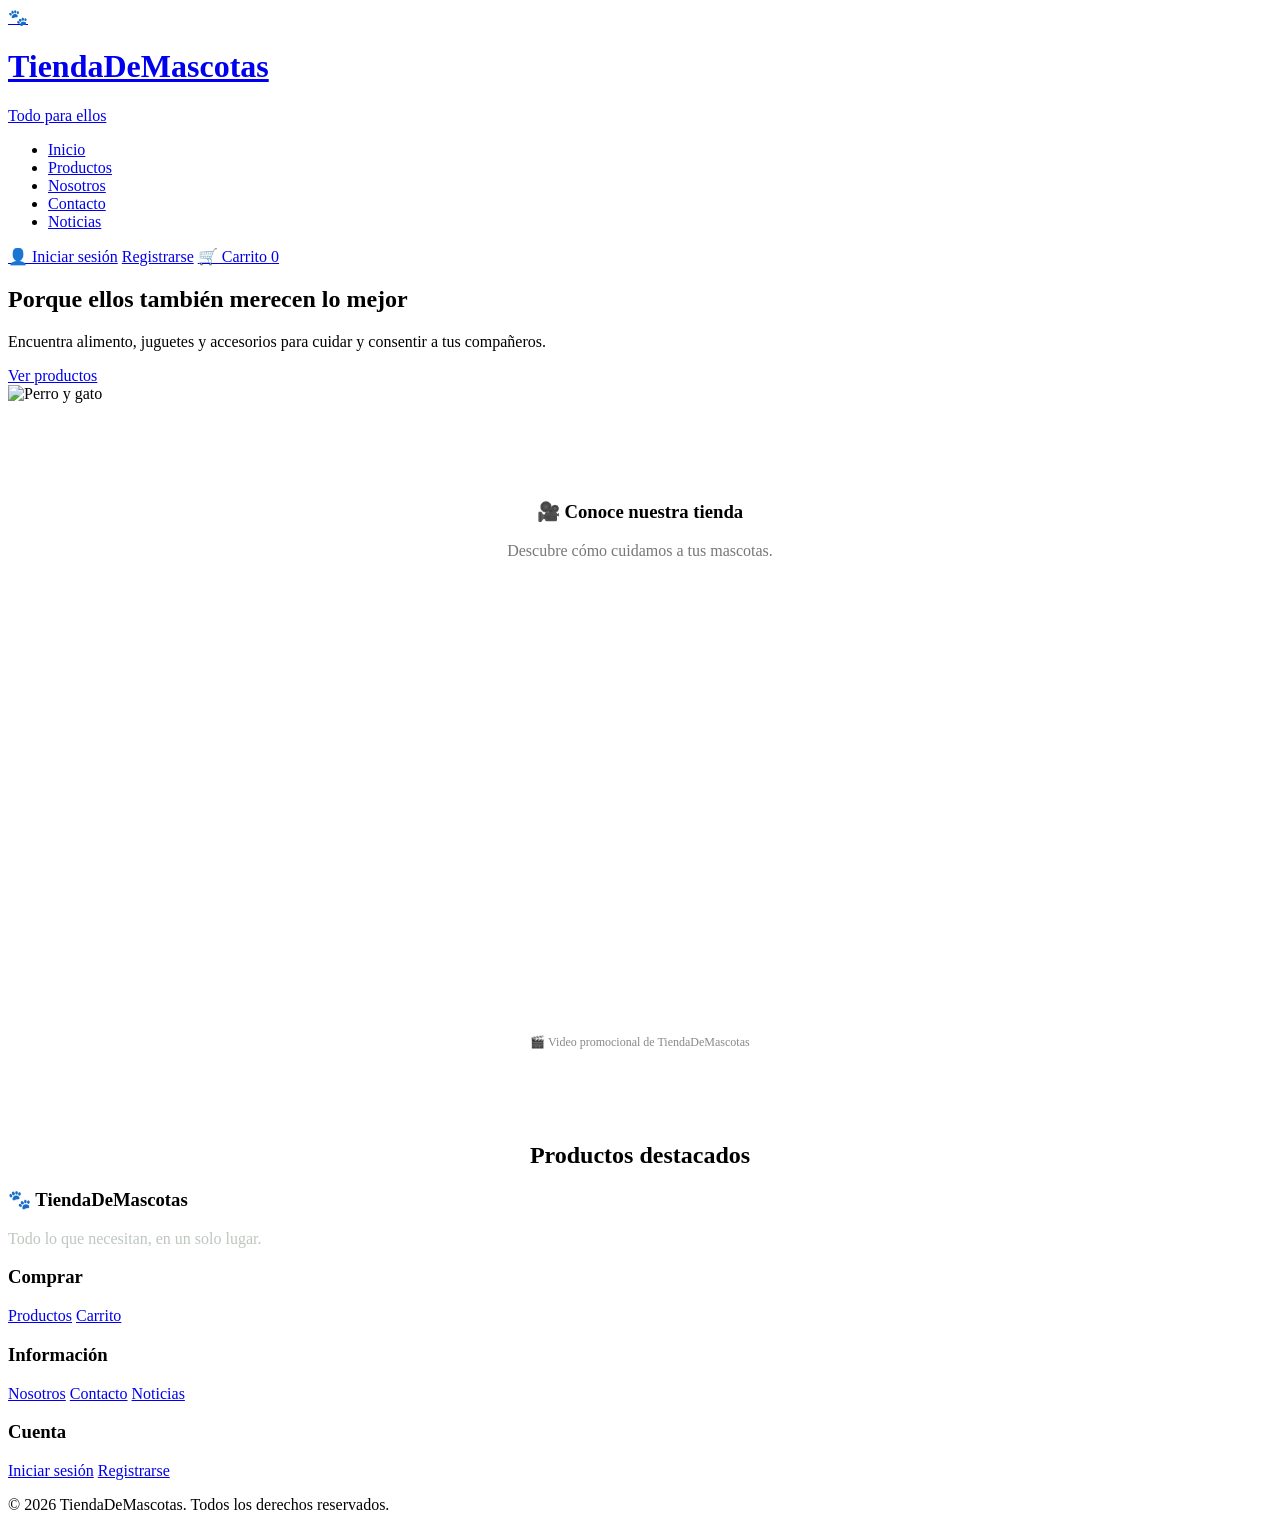
==== index.html @ 68aad62d "Agrega pagina principal con hero y video" ====
<!DOCTYPE html>
<html lang="es">
<head>
    <meta charset="UTF-8">
    <title>TiendaDeMascotas</title>
    <link rel="stylesheet" href="css/styles.css">
</head>
<body>

<header class="header">
    <div class="header-contenido">
        <div class="logo">
            <a href="index.html">
                <span class="logo-icono">🐾</span>
                <div>
                    <h1>TiendaDeMascotas</h1>
                    <span class="logo-subtitulo">Todo para ellos</span>
                </div>
            </a>
        </div>
        <nav>
            <ul class="nav-lista">
                <li><a href="index.html" class="nav-link activo">Inicio</a></li>
                <li><a href="productos.html" class="nav-link">Productos</a></li>
                <li><a href="nosotros.html" class="nav-link">Nosotros</a></li>
                <li><a href="contacto.html" class="nav-link">Contacto</a></li>
                <li><a href="Noticias.html" class="nav-link">Noticias</a></li>
            </ul>
        </nav>
        <div class="acciones-header">
            <a href="IniciarSesion.html" class="accion-header">👤 Iniciar sesión</a>
            <a href="Registro.html" class="accion-header">Registrarse</a>
            <a href="carrito.html" class="carrito-header">
                🛒 Carrito <span class="carrito-contador">0</span>
            </a>
        </div>
    </div>
</header>

<main>
    <section class="hero">
        <div class="hero-contenido">
            <div class="hero-texto">
                <h2>Porque ellos también <span>merecen lo mejor</span></h2>
                <p>Encuentra alimento, juguetes y accesorios para cuidar y consentir a tus compañeros.</p>
                <a href="productos.html" class="boton boton-principal">Ver productos</a>
            </div>
            <div class="hero-imagen">
                <img src="IMG/PerroYgato.jpg" alt="Perro y gato">
            </div>
        </div>
    </section>

    <section style="max-width:800px;margin:50px auto;text-align:center;background:white;padding:30px;border-radius:16px;border:1px solid var(--borde);">
        <h3 style="color:var(--verde-oscuro);">🎥 Conoce nuestra tienda</h3>
        <p style="color:#777;margin-bottom:15px;">Descubre cómo cuidamos a tus mascotas.</p>
        <div style="position:relative;padding-bottom:56.25%;height:0;overflow:hidden;border-radius:12px;">
            <iframe 
                style="position:absolute;top:0;left:0;width:100%;height:100%;"
                src="https://www.youtube.com/embed/5aPx_wx9Z8g" 
                frameborder="0" 
                allow="accelerometer; autoplay; clipboard-write; encrypted-media; gyroscope; picture-in-picture" 
                allowfullscreen>
            </iframe>
        </div>
        <p style="color:#888;font-size:12px;margin-top:10px;">🎬 Video promocional de TiendaDeMascotas</p>
    </section>

    <section style="margin-top:50px;">
        <h2 style="text-align:center;color:var(--verde-oscuro);">Productos destacados</h2>
        <div class="productos-grid" id="productos-destacados"></div>
    </section>
</main>

<footer class="footer">
    <div class="footer-contenido">
        <div class="footer-columna">
            <h3>🐾 TiendaDeMascotas</h3>
            <p style="color:#bec6bf;">Todo lo que necesitan, en un solo lugar.</p>
        </div>
        <div class="footer-columna">
            <h3>Comprar</h3>
            <a href="productos.html">Productos</a>
            <a href="carrito.html">Carrito</a>
        </div>
        <div class="footer-columna">
            <h3>Información</h3>
            <a href="nosotros.html">Nosotros</a>
            <a href="contacto.html">Contacto</a>
            <a href="Noticias.html">Noticias</a>
        </div>
        <div class="footer-columna">
            <h3>Cuenta</h3>
            <a href="IniciarSesion.html">Iniciar sesión</a>
            <a href="Registro.html">Registrarse</a>
        </div>
    </div>
    <div class="footer-bottom">
        <p>&copy; 2026 TiendaDeMascotas. Todos los derechos reservados.</p>
    </div>
</footer>

<script src="js/javaScript.js"></script>
<script>
    document.addEventListener('DOMContentLoaded', function() {
        const contenedor = document.getElementById('productos-destacados');
        if (contenedor && typeof productos !== 'undefined') {
            const destacados = productos.slice(0, 2);
            contenedor.innerHTML = destacados.map(p => `
                <div class="producto">
                    <img src="${p.imagen}" alt="${p.nombre}">
                    <h3>${p.nombre}</h3>
                    <p class="precio">$${p.precio.toLocaleString()}</p>
                    <button class="boton-agregar" onclick="agregarAlCarrito(${p.id})">🛒 Añadir</button>
                </div>
            `).join('');
        }
    });
</script>
</body>
</html>
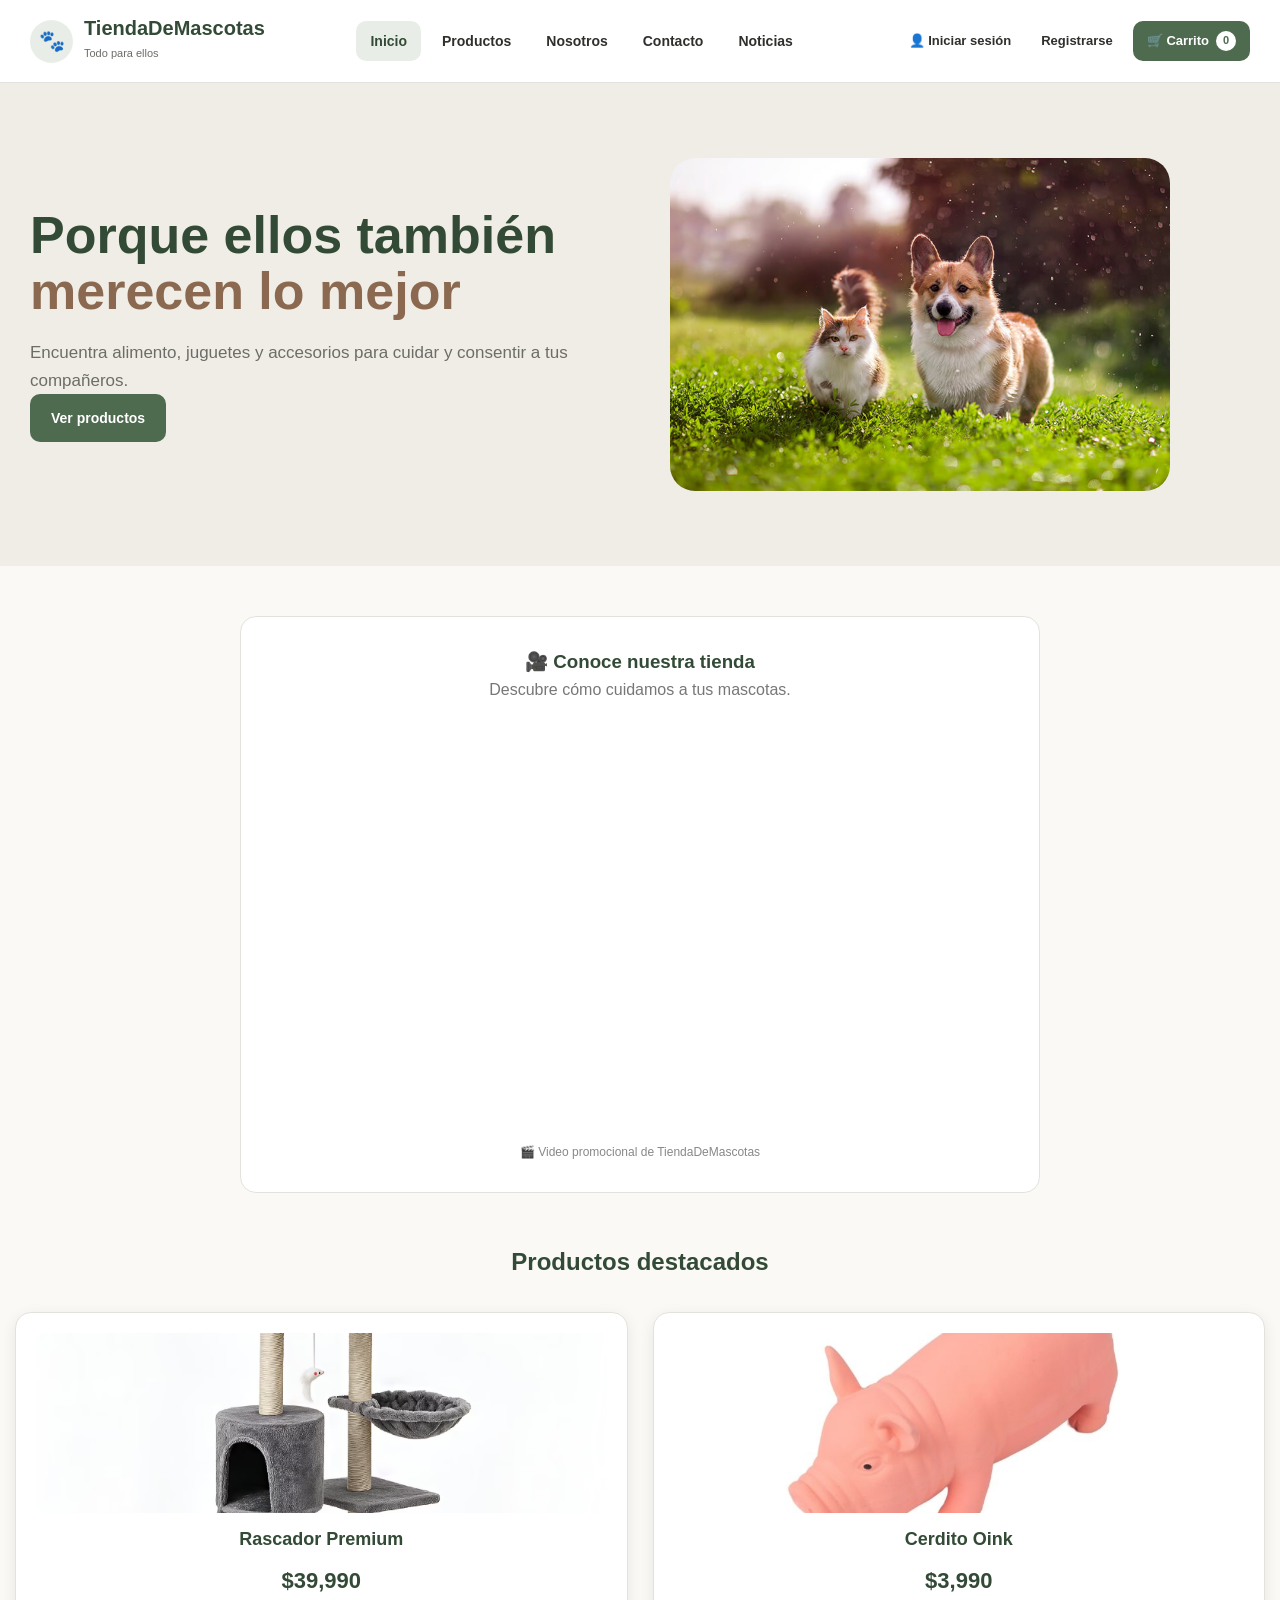
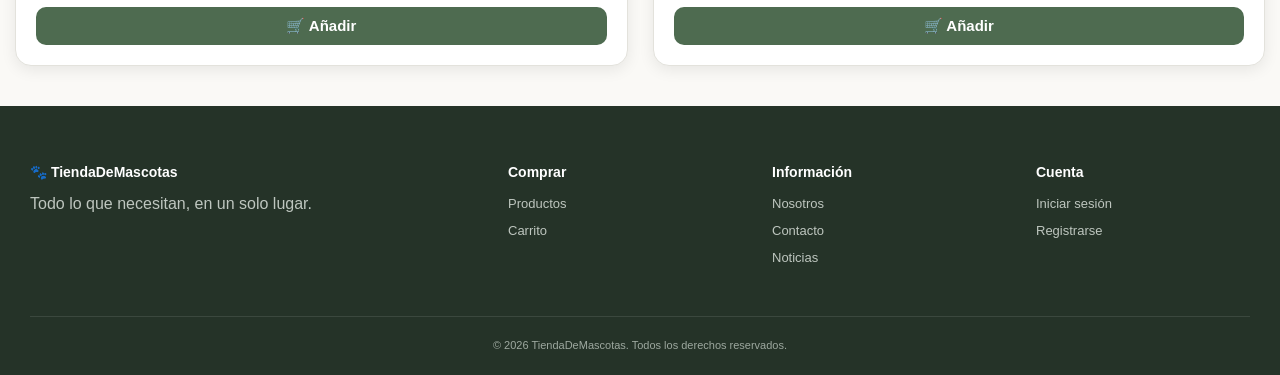
==== commit 434381da: "docs: agregar ERS y actualizar README, mejorar validaciones y persistencia" ====
--- a/index.html
+++ b/index.html
@@ -2,6 +2,7 @@
 <html lang="es">
 <head>
     <meta charset="UTF-8">
+    <meta name="viewport" content="width=device-width, initial-scale=1.0">
     <title>TiendaDeMascotas</title>
     <link rel="stylesheet" href="css/styles.css">
 </head>
@@ -101,21 +102,5 @@
 </footer>
 
 <script src="js/javaScript.js"></script>
-<script>
-    document.addEventListener('DOMContentLoaded', function() {
-        const contenedor = document.getElementById('productos-destacados');
-        if (contenedor && typeof productos !== 'undefined') {
-            const destacados = productos.slice(0, 2);
-            contenedor.innerHTML = destacados.map(p => `
-                <div class="producto">
-                    <img src="${p.imagen}" alt="${p.nombre}">
-                    <h3>${p.nombre}</h3>
-                    <p class="precio">$${p.precio.toLocaleString()}</p>
-                    <button class="boton-agregar" onclick="agregarAlCarrito(${p.id})">🛒 Añadir</button>
-                </div>
-            `).join('');
-        }
-    });
-</script>
 </body>
 </html>
--- a/css/styles.css
+++ b/css/styles.css
@@ -0,0 +1,1039 @@
+* {
+    margin: 0;
+    padding: 0;
+    box-sizing: border-box;
+}
+
+body {
+    font-family: Arial, Helvetica, sans-serif;
+    background-color: #faf9f6;
+    color: #2f302c;
+    line-height: 1.6;
+}
+
+a {
+    text-decoration: none;
+    color: inherit;
+}
+
+img {
+    max-width: 100%;
+    display: block;
+}
+
+button {
+    font-family: inherit;
+}
+
+:root {
+    --verde: #4e6b50;
+    --verde-oscuro: #334b36;
+    --verde-claro: #e8eee7;
+    --crema: #faf9f6;
+    --crema-oscuro: #f0ede6;
+    --cafe: #8a6950;
+    --texto: #2f302c;
+    --texto-suave: #6c6d67;
+    --blanco: #ffffff;
+    --borde: #e3e2dc;
+    --sombra: 0 4px 15px rgba(0,0,0,0.08);
+}
+
+.header {
+    width: 100%;
+    background-color: var(--blanco);
+    border-bottom: 1px solid var(--borde);
+    position: sticky;
+    top: 0;
+    z-index: 1000;
+}
+
+.header-contenido {
+    max-width: 1400px;
+    margin: auto;
+    min-height: 82px;
+    display: flex;
+    align-items: center;
+    justify-content: space-between;
+    padding: 0 30px;
+}
+
+.logo a {
+    display: flex;
+    align-items: center;
+    gap: 11px;
+}
+
+.logo-icono {
+    width: 43px;
+    height: 43px;
+    display: flex;
+    align-items: center;
+    justify-content: center;
+    background-color: var(--verde-claro);
+    border-radius: 50%;
+    font-size: 21px;
+}
+
+.logo h1, .logo h2 {
+    color: var(--verde-oscuro);
+    font-size: 20px;
+    line-height: 1.1;
+}
+
+.logo-subtitulo {
+    color: var(--texto-suave);
+    font-size: 11px;
+}
+
+.nav-lista {
+    list-style: none;
+    display: flex;
+    align-items: center;
+    gap: 7px;
+}
+
+.nav-link {
+    padding: 12px 14px;
+    border-radius: 10px;
+    font-size: 14px;
+    font-weight: 600;
+    color: var(--texto);
+    transition: 0.2s ease;
+}
+
+.nav-link:hover, .nav-link.activo {
+    background-color: var(--verde-claro);
+    color: var(--verde-oscuro);
+}
+
+.acciones-header {
+    display: flex;
+    align-items: center;
+    gap: 10px;
+}
+
+.accion-header {
+    padding: 10px;
+    font-size: 13px;
+    font-weight: 600;
+    color: var(--texto);
+}
+
+.accion-header:hover {
+    color: var(--verde);
+}
+
+.carrito-header {
+    display: flex;
+    align-items: center;
+    gap: 7px;
+    background-color: var(--verde);
+    color: var(--blanco);
+    padding: 10px 14px;
+    border-radius: 10px;
+    font-size: 13px;
+    font-weight: 700;
+    transition: 0.2s ease;
+}
+
+.carrito-header:hover {
+    background-color: var(--verde-oscuro);
+}
+
+.carrito-contador {
+    width: 20px;
+    height: 20px;
+    display: flex;
+    align-items: center;
+    justify-content: center;
+    border-radius: 50%;
+    background-color: var(--blanco);
+    color: var(--verde);
+    font-size: 11px;
+}
+
+.hero {
+    background-color: var(--crema-oscuro);
+    padding: 75px 30px;
+}
+
+.hero-contenido {
+    max-width: 1250px;
+    margin: auto;
+    display: grid;
+    grid-template-columns: 1fr 1fr;
+    align-items: center;
+    gap: 60px;
+}
+
+.hero-texto h2 {
+    font-size: 52px;
+    line-height: 1.08;
+    color: var(--verde-oscuro);
+}
+
+.hero-texto h2 span {
+    color: var(--cafe);
+}
+
+.hero-texto p {
+    max-width: 540px;
+    margin-top: 20px;
+    color: var(--texto-suave);
+    font-size: 17px;
+}
+
+.hero-imagen img {
+    width: 100%;
+    max-width: 500px;
+    border-radius: 25px;
+    object-fit: cover;
+}
+
+.boton {
+    display: inline-block;
+    padding: 13px 21px;
+    border-radius: 10px;
+    font-size: 14px;
+    font-weight: 700;
+    transition: 0.2s ease;
+    border: none;
+    cursor: pointer;
+}
+
+.boton-principal {
+    background-color: var(--verde);
+    color: var(--blanco);
+}
+
+.boton-principal:hover {
+    background-color: var(--verde-oscuro);
+    transform: translateY(-2px);
+}
+
+.boton-secundario {
+    border: 1px solid var(--verde);
+    color: var(--verde);
+    background-color: transparent;
+}
+
+.boton-secundario:hover {
+    background-color: var(--verde-claro);
+}
+
+.productos-grid {
+    max-width: 1250px;
+    margin: 30px auto 0;
+    display: grid;
+    grid-template-columns: repeat(auto-fit, minmax(250px, 1fr));
+    gap: 25px;
+}
+
+.producto {
+    background: white;
+    border-radius: 16px;
+    padding: 20px;
+    border: 1px solid var(--borde);
+    box-shadow: var(--sombra);
+    text-align: center;
+    transition: 0.3s;
+}
+
+.producto:hover {
+    transform: translateY(-5px);
+    box-shadow: 0 8px 25px rgba(0,0,0,0.12);
+}
+
+.producto img {
+    width: 100%;
+    height: 180px;
+    object-fit: cover;
+    border-radius: 10px;
+    margin-bottom: 12px;
+}
+
+.producto h3 {
+    color: var(--verde-oscuro);
+    font-size: 18px;
+    margin: 10px 0;
+}
+
+.producto .precio {
+    font-size: 22px;
+    font-weight: 700;
+    color: var(--verde-oscuro);
+    margin: 8px 0;
+}
+
+.producto .boton-agregar {
+    background: var(--verde);
+    color: white;
+    border: none;
+    padding: 10px 20px;
+    border-radius: 10px;
+    font-size: 15px;
+    font-weight: 600;
+    cursor: pointer;
+    transition: 0.2s;
+    width: 100%;
+}
+
+.producto .boton-agregar:hover {
+    background: var(--verde-oscuro);
+    transform: scale(1.02);
+}
+
+.producto .boton-detalle {
+    display: inline-block;
+    margin-top: 10px;
+    font-size: 14px;
+    color: var(--verde);
+    font-weight: 600;
+    text-decoration: none;
+    padding: 8px 15px;
+    border: 2px solid var(--verde);
+    border-radius: 8px;
+    transition: 0.2s;
+    width: 100%;
+    box-sizing: border-box;
+}
+
+.producto .boton-detalle:hover {
+    background: var(--verde);
+    color: white;
+}
+
+.footer {
+    background-color: #253328;
+    color: var(--blanco);
+    padding: 55px 30px 0;
+    margin-top: 40px;
+}
+
+.footer-contenido {
+    max-width: 1250px;
+    margin: auto;
+    display: grid;
+    grid-template-columns: 2fr 1fr 1fr 1fr;
+    gap: 50px;
+    padding-bottom: 45px;
+}
+
+.footer-columna h3 {
+    margin-bottom: 8px;
+    font-size: 14px;
+}
+
+.footer-columna a {
+    color: #bec6bf;
+    font-size: 13px;
+    transition: 0.2s ease;
+    display: block;
+    padding: 3px 0;
+}
+
+.footer-columna a:hover {
+    color: var(--blanco);
+}
+
+.footer-bottom {
+    border-top: 1px solid rgba(255, 255, 255, 0.1);
+    padding: 20px 0;
+    text-align: center;
+    color: #9da89f;
+    font-size: 11px;
+    max-width: 1250px;
+    margin: 0 auto;
+}
+
+.formulario {
+    max-width: 480px;
+    margin: 50px auto;
+    background: white;
+    padding: 40px;
+    border-radius: 20px;
+    border: 1px solid #ddd;
+    box-shadow: 0 8px 30px rgba(0,0,0,0.08);
+}
+
+.formulario h2 {
+    text-align: center;
+    color: #334b36;
+    font-size: 28px;
+    margin-bottom: 30px;
+}
+
+.formulario label {
+    display: block;
+    font-weight: 600;
+    margin-top: 18px;
+    margin-bottom: 6px;
+    color: #333;
+    font-size: 14px;
+}
+
+.formulario input {
+    width: 100%;
+    padding: 12px 16px;
+    border: 2px solid #e0ddd5;
+    border-radius: 12px;
+    font-size: 15px;
+    transition: 0.2s;
+    background-color: #faf9f6;
+    box-sizing: border-box;
+}
+
+.formulario input:focus {
+    outline: none;
+    border-color: #4e6b50;
+    background-color: white;
+    box-shadow: 0 0 0 4px rgba(78, 107, 80, 0.12);
+}
+
+.formulario .boton {
+    width: 100%;
+    margin-top: 28px;
+    padding: 14px;
+    font-size: 16px;
+    font-weight: 700;
+    border: none;
+    border-radius: 12px;
+    cursor: pointer;
+    transition: 0.2s;
+}
+
+.formulario .enlace {
+    text-align: center;
+    margin-top: 20px;
+    color: #777;
+    font-size: 14px;
+}
+
+.formulario .enlace a {
+    color: #4e6b50;
+    font-weight: 700;
+    text-decoration: none;
+}
+
+.formulario .enlace a:hover {
+    text-decoration: underline;
+}
+
+.formulario .requerido {
+    color: #c0392b;
+    font-size: 14px;
+}
+
+.formulario small {
+    color: #999;
+    font-size: 12px;
+    display: block;
+    margin-top: 4px;
+}
+
+.formulario select {
+    width: 100%;
+    padding: 12px 40px 12px 16px;
+    border: 2px solid #e0ddd5;
+    border-radius: 12px;
+    font-size: 15px;
+    transition: 0.2s;
+    background-color: #faf9f6;
+    box-sizing: border-box;
+    appearance: none;
+    -webkit-appearance: none;
+    -moz-appearance: none;
+    background-image: url("data:image/svg+xml;charset=UTF-8,%3csvg xmlns='http://www.w3.org/2000/svg' viewBox='0 0 24 24' fill='none' stroke='%234e6b50' stroke-width='2' stroke-linecap='round' stroke-linejoin='round'%3e%3cpolyline points='6 9 12 15 18 9'%3e%3c/polyline%3e%3c/svg%3e");
+    background-repeat: no-repeat;
+    background-position: right 14px center;
+    background-size: 18px;
+    cursor: pointer;
+    color: #333;
+    font-family: inherit;
+}
+
+.formulario select:focus {
+    outline: none;
+    border-color: #4e6b50;
+    background-color: white;
+    box-shadow: 0 0 0 4px rgba(78, 107, 80, 0.12);
+}
+
+.formulario select:hover {
+    border-color: #4e6b50;
+    background-color: white;
+}
+
+.formulario select option {
+    padding: 10px;
+    background-color: white;
+    color: #333;
+    font-size: 15px;
+}
+
+.admin-layout {
+    display: flex;
+    gap: 30px;
+    align-items: flex-start;
+}
+
+.admin-sidebar {
+    min-width: 200px;
+    background: white;
+    border-radius: 16px;
+    padding: 20px;
+    border: 1px solid var(--borde);
+}
+
+.admin-sidebar a {
+    display: block;
+    padding: 12px;
+    border-radius: 8px;
+    margin-bottom: 5px;
+    color: var(--texto);
+    font-weight: 600;
+}
+
+.admin-sidebar a:hover {
+    background: var(--verde-claro);
+    color: var(--verde-oscuro);
+}
+
+.admin-content {
+    flex: 1;
+    background: white;
+    border-radius: 16px;
+    padding: 30px;
+    border: 1px solid var(--borde);
+}
+
+.admin-form-group {
+    margin-bottom: 15px;
+}
+
+.admin-form-group label {
+    display: block;
+    font-weight: 600;
+    margin-bottom: 5px;
+}
+
+.admin-form-group input,
+.admin-form-group select,
+.admin-form-group textarea {
+    width: 100%;
+    padding: 10px;
+    border: 1px solid var(--borde);
+    border-radius: 8px;
+    font-family: inherit;
+}
+
+.admin-form-group select {
+    padding: 10px 35px 10px 12px;
+    font-size: 14px;
+    background-color: white;
+    color: #333;
+    cursor: pointer;
+    transition: 0.2s;
+    box-sizing: border-box;
+    appearance: none;
+    -webkit-appearance: none;
+    -moz-appearance: none;
+    background-image: url("data:image/svg+xml;charset=UTF-8,%3csvg xmlns='http://www.w3.org/2000/svg' viewBox='0 0 24 24' fill='none' stroke='%234e6b50' stroke-width='2' stroke-linecap='round' stroke-linejoin='round'%3e%3cpolyline points='6 9 12 15 18 9'%3e%3c/polyline%3e%3c/svg%3e");
+    background-repeat: no-repeat;
+    background-position: right 10px center;
+    background-size: 16px;
+}
+
+.admin-form-group select:focus {
+    outline: none;
+    border-color: var(--verde);
+    box-shadow: 0 0 0 3px rgba(78, 107, 80, 0.15);
+}
+
+.admin-tabs {
+    display: flex;
+    gap: 10px;
+    margin-bottom: 20px;
+    border-bottom: 2px solid var(--borde);
+    padding-bottom: 10px;
+}
+
+.admin-tabs button {
+    padding: 10px 20px;
+    border: none;
+    background: none;
+    cursor: pointer;
+    font-weight: 700;
+    border-radius: 8px;
+}
+
+.admin-tabs button.activo {
+    background: var(--verde);
+    color: white;
+}
+
+.tab-content {
+    display: none;
+}
+
+.tab-content.activo {
+    display: block;
+}
+
+.noticias-grid {
+    display: grid;
+    grid-template-columns: repeat(auto-fit, minmax(280px, 1fr));
+    gap: 25px;
+    margin-top: 30px;
+}
+
+.noticia-card {
+    background: white;
+    border-radius: 16px;
+    overflow: hidden;
+    border: 1px solid var(--borde);
+    box-shadow: var(--sombra);
+    transition: 0.3s;
+    text-decoration: none;
+    color: inherit;
+    display: block;
+}
+
+.noticia-card:hover {
+    transform: translateY(-5px);
+    box-shadow: 0 8px 25px rgba(0,0,0,0.12);
+}
+
+.noticia-card img {
+    width: 100%;
+    height: 180px;
+    object-fit: cover;
+}
+
+.noticia-card .info {
+    padding: 20px;
+}
+
+.noticia-card h3 {
+    color: var(--verde-oscuro);
+    margin-bottom: 8px;
+    font-size: 20px;
+}
+
+.noticia-card p {
+    color: #555;
+    font-size: 14px;
+    line-height: 1.6;
+}
+
+.noticia-card .leer-mas {
+    display: inline-block;
+    margin-top: 12px;
+    font-weight: 700;
+    color: var(--verde);
+}
+
+.articulo {
+    max-width: 800px;
+    margin: 40px auto;
+    background: white;
+    padding: 40px;
+    border-radius: 16px;
+    border: 1px solid var(--borde);
+    box-shadow: var(--sombra);
+}
+
+.articulo img {
+    width: 100%;
+    border-radius: 12px;
+    margin: 20px 0;
+}
+
+.articulo h1 {
+    color: var(--verde-oscuro);
+    font-size: 32px;
+    margin: 10px 0;
+}
+
+.articulo p {
+    color: #444;
+    line-height: 1.8;
+    margin-bottom: 15px;
+    font-size: 16px;
+}
+
+.articulo h3 {
+    color: var(--verde-oscuro);
+    margin: 20px 0 5px;
+    font-size: 20px;
+}
+
+.articulo .fecha {
+    color: #888;
+    font-size: 14px;
+}
+
+.articulo .destacado {
+    background: #f5f7f0;
+    padding: 15px 20px;
+    border-radius: 10px;
+    border-left: 4px solid var(--verde);
+    margin: 15px 0;
+    font-style: italic;
+    color: #555;
+}
+
+.articulo ul {
+    color: #444;
+    line-height: 1.8;
+    padding-left: 20px;
+}
+
+.articulo .botones {
+    display: flex;
+    gap: 15px;
+    flex-wrap: wrap;
+    margin-top: 30px;
+}
+
+.detalle {
+    max-width: 900px;
+    margin: 40px auto;
+    background: white;
+    padding: 40px;
+    border-radius: 16px;
+    border: 1px solid var(--borde);
+    box-shadow: var(--sombra);
+}
+
+.detalle .imagen {
+    width: 100%;
+    max-height: 400px;
+    object-fit: cover;
+    border-radius: 12px;
+}
+
+.detalle h1 {
+    color: var(--verde-oscuro);
+    font-size: 32px;
+    margin: 20px 0 10px;
+}
+
+.detalle .precio {
+    font-size: 28px;
+    font-weight: 700;
+    color: var(--verde-oscuro);
+    margin: 10px 0;
+}
+
+.detalle .descripcion {
+    color: #444;
+    line-height: 1.8;
+    font-size: 16px;
+    margin-bottom: 20px;
+}
+
+.detalle .categoria {
+    color: var(--verde);
+    font-weight: 700;
+    font-size: 14px;
+}
+
+.detalle .stock {
+    color: #777;
+    font-size: 14px;
+    margin-bottom: 20px;
+}
+
+.detalle .boton-agregar {
+    background: var(--verde);
+    color: white;
+    border: none;
+    padding: 15px 40px;
+    border-radius: 12px;
+    font-size: 18px;
+    font-weight: 700;
+    cursor: pointer;
+    transition: 0.2s;
+}
+
+.detalle .boton-agregar:hover {
+    background: var(--verde-oscuro);
+    transform: scale(1.02);
+}
+
+.detalle .botones {
+    display: flex;
+    gap: 15px;
+    flex-wrap: wrap;
+    margin-top: 30px;
+}
+
+.nosotros-contenido {
+    max-width: 800px;
+    margin: auto;
+    background: white;
+    padding: 40px;
+    border-radius: 16px;
+    border: 1px solid var(--borde);
+    box-shadow: var(--sombra);
+}
+
+.nosotros-contenido h2 {
+    color: var(--verde-oscuro);
+    text-align: center;
+    font-size: 32px;
+    margin-bottom: 25px;
+}
+
+.nosotros-contenido p {
+    color: #444;
+    line-height: 1.8;
+    font-size: 16px;
+    margin-bottom: 15px;
+}
+
+.carrito-vacio {
+    text-align: center;
+    padding: 50px 20px;
+    background: white;
+    border-radius: 16px;
+    border: 1px solid var(--borde);
+}
+
+.carrito-vacio p {
+    font-size: 18px;
+    color: #777;
+}
+
+.carrito-vacio a {
+    color: var(--verde);
+    font-weight: 700;
+}
+
+.carrito-item {
+    display: flex;
+    align-items: center;
+    justify-content: space-between;
+    background: white;
+    padding: 15px 20px;
+    border-radius: 12px;
+    border: 1px solid var(--borde);
+    margin-bottom: 10px;
+    flex-wrap: wrap;
+    gap: 10px;
+}
+
+.carrito-item .info {
+    display: flex;
+    align-items: center;
+    gap: 15px;
+}
+
+.carrito-item .info img {
+    width: 60px;
+    height: 60px;
+    object-fit: cover;
+    border-radius: 10px;
+}
+
+.carrito-item .info h3 {
+    font-size: 16px;
+    color: var(--verde-oscuro);
+    margin: 0;
+}
+
+.carrito-item .info p {
+    margin: 0;
+    color: #777;
+    font-size: 14px;
+}
+
+.carrito-item .acciones {
+    display: flex;
+    align-items: center;
+    gap: 12px;
+    flex-wrap: wrap;
+}
+
+.carrito-item .acciones .cantidad {
+    display: flex;
+    align-items: center;
+    gap: 8px;
+}
+
+.carrito-item .acciones .cantidad button {
+    width: 28px;
+    height: 28px;
+    border: 1px solid var(--borde);
+    border-radius: 6px;
+    background: white;
+    cursor: pointer;
+    font-size: 16px;
+}
+
+.carrito-item .acciones .cantidad button:hover {
+    background: var(--verde-claro);
+}
+
+.carrito-item .acciones .precio {
+    font-weight: 700;
+    color: var(--verde-oscuro);
+    font-size: 18px;
+    min-width: 80px;
+    text-align: right;
+}
+
+.carrito-item .acciones .eliminar {
+    color: #c0392b;
+    border: none;
+    background: none;
+    cursor: pointer;
+    font-size: 20px;
+    padding: 0 5px;
+}
+
+.carrito-item .acciones .eliminar:hover {
+    transform: scale(1.2);
+}
+
+.total-carrito {
+    text-align: right;
+    font-size: 24px;
+    font-weight: 700;
+    background: white;
+    padding: 20px;
+    border-radius: 12px;
+    border: 1px solid var(--borde);
+    margin-top: 20px;
+}
+
+.total-carrito span {
+    color: var(--verde-oscuro);
+}
+
+article.articulo {
+    max-width: 800px;
+    margin: 40px auto;
+    background: white;
+    padding: 40px;
+    border-radius: 16px;
+    border: 1px solid var(--borde);
+    box-shadow: var(--sombra);
+}
+
+aside.admin-sidebar {
+    min-width: 200px;
+    background: white;
+    border-radius: 16px;
+    padding: 20px;
+    border: 1px solid var(--borde);
+}
+
+.error-inline {
+    color: #c0392b;
+    font-size: 12px;
+    display: block;
+    margin-top: 4px;
+}
+
+@media (max-width: 1150px) {
+    .header-contenido {
+        padding: 0 20px;
+    }
+    .acciones-header {
+        gap: 4px;
+    }
+    .accion-header span:last-child {
+        display: none;
+    }
+    .nav-lista {
+        gap: 2px;
+    }
+    .nav-link {
+        padding: 10px 9px;
+    }
+    .hero h2 {
+        font-size: 44px;
+    }
+    .productos-grid {
+        grid-template-columns: repeat(2, 1fr);
+    }
+}
+
+@media (max-width: 900px) {
+    .header-contenido {
+        flex-wrap: wrap;
+        padding: 15px 20px;
+    }
+    .nav {
+        order: 3;
+        width: 100%;
+        overflow-x: auto;
+    }
+    .nav-lista {
+        justify-content: center;
+    }
+    .hero-contenido {
+        grid-template-columns: 1fr;
+        text-align: center;
+    }
+    .hero p {
+        margin-left: auto;
+        margin-right: auto;
+    }
+    .hero-imagen {
+        order: -1;
+    }
+    .footer-contenido {
+        grid-template-columns: 1fr 1fr;
+    }
+    .admin-layout {
+        flex-direction: column;
+    }
+}
+
+@media (max-width: 600px) {
+    .header-contenido {
+        min-height: auto;
+    }
+    .logo h1 {
+        font-size: 17px;
+    }
+    .hero {
+        padding: 50px 20px;
+    }
+    .hero h2 {
+        font-size: 36px;
+    }
+    .boton {
+        width: 100%;
+        text-align: center;
+    }
+    .productos-grid {
+        grid-template-columns: 1fr;
+        margin-top: 35px;
+    }
+    .footer-contenido {
+        grid-template-columns: 1fr;
+        gap: 30px;
+    }
+    .admin-sidebar {
+        min-width: 100%;
+    }
+    .noticias-grid {
+        grid-template-columns: 1fr;
+    }
+    .detalle .boton-agregar {
+        width: 100%;
+        text-align: center;
+    }
+    .articulo .botones {
+        flex-direction: column;
+    }
+    .articulo .botones .boton {
+        width: 100%;
+        text-align: center;
+    }
+}
